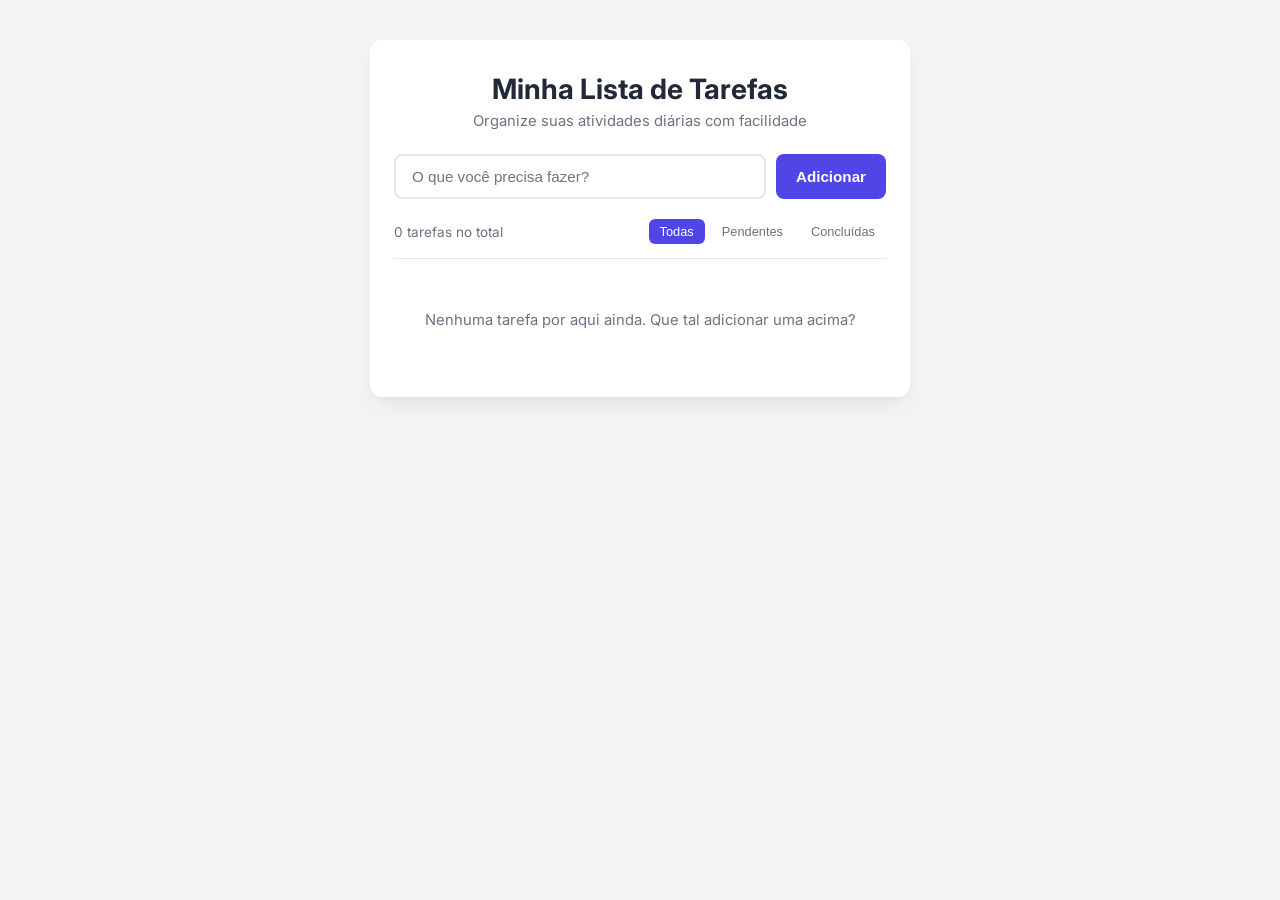
==== index.html @ 680a29b1 "feat: cria lista de tarefas" ====
<!DOCTYPE html>
<html lang="pt-BR">
<head>
  <meta charset="UTF-8">
  <meta name="viewport" content="width=device-width, initial-scale=1.0">
  <title>Lista de Tarefas</title>
  <link rel="stylesheet" href="style.css">
  <!-- Fonte moderna do Google Fonts -->
  <link rel="preconnect" href="https://fonts.googleapis.com">
  <link rel="preconnect" href="https://fonts.gstatic.com" crossorigin>
  <link href="https://fonts.googleapis.com/css2?family=Inter:wght@400;500;600;700&display=swap" rel="stylesheet">
</head>
<body>

  <!-- Container principal centralizado na tela -->
  <main class="app-container">
    
    <!-- Cabeçalho da aplicação -->
    <header class="app-header">
      <h1>Minha Lista de Tarefas</h1>
      <p class="subtitle">Organize suas atividades diárias com facilidade</p>
    </header>

    <!-- Formulário para adicionar uma nova tarefa -->
    <form id="task-form" class="task-form">
      <input 
        type="text" 
        id="task-input" 
        placeholder="O que você precisa fazer?" 
        autocomplete="off"
        required
      />
      <button type="submit" id="add-btn">Adicionar</button>
    </form>

    <!-- Barra de status e filtros -->
    <div class="task-summary">
      <span id="task-counter">0 tarefas no total</span>
      <div class="filters">
        <button class="filter-btn active" data-filter="all">Todas</button>
        <button class="filter-btn" data-filter="pending">Pendentes</button>
        <button class="filter-btn" data-filter="completed">Concluídas</button>
      </div>
    </div>

    <!-- Lista onde os itens de tarefa serão inseridos dinamicamente pelo JavaScript -->
    <ul id="task-list" class="task-list">
      <!-- As tarefas serão inseridas aqui via JavaScript -->
    </ul>

    <!-- Mensagem exibida quando não houver tarefas cadastradas -->
    <div id="empty-state" class="empty-state">
      <p>Nenhuma tarefa por aqui ainda. Que tal adicionar uma acima?</p>
    </div>

  </main>

  <!-- Script com toda a lógica da aplicação -->
  <script src="script.js"></script>
</body>
</html>
---- style.css ----
/* ==========================================================================
   VARIÁVEIS DE CORES E ESTILOS GLOBAIS
   Facilita alterar cores e manter consistência visual no projeto.
   ========================================================================== */
:root {
  --primary-color: #4f46e5;       /* Roxo/Azul principal */
  --primary-hover: #4338ca;       /* Cor ao passar o mouse */
  --background: #f3f4f6;          /* Fundo da página */
  --card-bg: #ffffff;             /* Fundo do cartão central */
  --text-main: #1f2937;           /* Texto principal escuro */
  --text-muted: #6b7280;          /* Texto secundário/cinza */
  --border-color: #e5e7eb;        /* Cor das bordas e divisores */
  --success-color: #10b981;       /* Verde para tarefas concluídas */
  --danger-color: #ef4444;        /* Vermelho para botão de remover */
  --danger-hover: #dc2626;        /* Vermelho escuro no hover */
  --radius: 12px;                 /* Arredondamento padrão de bordas */
  --shadow: 0 10px 25px -5px rgba(0, 0, 0, 0.08), 0 8px 10px -6px rgba(0, 0, 0, 0.04);
}

/* ==========================================================================
   RESET E CONFIGURAÇÕES BÁSICAS
   ========================================================================== */
* {
  margin: 0;
  padding: 0;
  box-sizing: border-box;
}

body {
  font-family: 'Inter', -apple-system, BlinkMacSystemFont, 'Segoe UI', Roboto, sans-serif;
  background-color: var(--background);
  color: var(--text-main);
  min-height: 100vh;
  display: flex;
  justify-content: center;
  align-items: flex-start;
  padding: 40px 16px;
}

/* ==========================================================================
   CONTAINER PRINCIPAL
   ========================================================================== */
.app-container {
  background: var(--card-bg);
  width: 100%;
  max-width: 540px;
  border-radius: var(--radius);
  box-shadow: var(--shadow);
  padding: 32px 24px;
}

/* ==========================================================================
   CABEÇALHO
   ========================================================================== */
.app-header {
  text-align: center;
  margin-bottom: 24px;
}

.app-header h1 {
  font-size: 1.75rem;
  font-weight: 700;
  color: var(--text-main);
  margin-bottom: 6px;
}

.app-header .subtitle {
  font-size: 0.925rem;
  color: var(--text-muted);
}

/* ==========================================================================
   FORMULÁRIO DE ENTRADA
   ========================================================================== */
.task-form {
  display: flex;
  gap: 10px;
  margin-bottom: 20px;
}

.task-form input {
  flex: 1;
  padding: 12px 16px;
  border: 2px solid var(--border-color);
  border-radius: 8px;
  font-size: 0.95rem;
  outline: none;
  transition: border-color 0.2s, box-shadow 0.2s;
}

.task-form input:focus {
  border-color: var(--primary-color);
  box-shadow: 0 0 0 3px rgba(79, 70, 229, 0.15);
}

.task-form button {
  background-color: var(--primary-color);
  color: #ffffff;
  border: none;
  border-radius: 8px;
  padding: 0 20px;
  font-size: 0.95rem;
  font-weight: 600;
  cursor: pointer;
  transition: background-color 0.2s, transform 0.1s;
}

.task-form button:hover {
  background-color: var(--primary-hover);
}

.task-form button:active {
  transform: scale(0.98);
}

/* ==========================================================================
   BARRA DE RESUMO E FILTROS
   ========================================================================== */
.task-summary {
  display: flex;
  justify-content: space-between;
  align-items: center;
  flex-wrap: wrap;
  gap: 10px;
  padding-bottom: 14px;
  border-bottom: 1px solid var(--border-color);
  margin-bottom: 16px;
  font-size: 0.85rem;
  color: var(--text-muted);
}

.filters {
  display: flex;
  gap: 6px;
}

.filter-btn {
  background: transparent;
  border: 1px solid transparent;
  padding: 4px 10px;
  border-radius: 6px;
  font-size: 0.8rem;
  cursor: pointer;
  color: var(--text-muted);
  font-weight: 500;
  transition: all 0.2s;
}

.filter-btn:hover {
  background-color: #f3f4f6;
  color: var(--text-main);
}

.filter-btn.active {
  background-color: var(--primary-color);
  color: #ffffff;
}

/* ==========================================================================
   LISTA DE TAREFAS
   ========================================================================== */
.task-list {
  list-style: none;
  display: flex;
  flex-direction: column;
  gap: 10px;
}

/* Item individual da lista (estilos base compartilhados) */
.task-item {
  display: flex;
  align-items: center;
  justify-content: space-between;
  padding: 12px 14px;
  border: 1px solid var(--border-color);
  border-radius: 8px;
  transition: all 0.25s ease;
}

.task-item:hover {
  box-shadow: 0 4px 6px -1px rgba(0, 0, 0, 0.07);
}

/* --------------------------------------------------------------------------
   DIFERENCIAÇÃO VISUAL: TAREFA PENDENTE
   -------------------------------------------------------------------------- */
.task-item.pending {
  background-color: #ffffff;
  border-left: 5px solid var(--primary-color); /* Borda lateral azul/roxa de destaque */
}

.task-item.pending:hover {
  border-color: #cbd5e1;
  border-left-color: var(--primary-color);
}

/* --------------------------------------------------------------------------
   DIFERENCIAÇÃO VISUAL: TAREFA CONCLUÍDA
   -------------------------------------------------------------------------- */
.task-item.completed {
  background-color: #f0fdf4;                   /* Fundo esverdeado suave */
  border-color: #bbf7d0;                       /* Borda verde clara */
  border-left: 5px solid var(--success-color); /* Borda lateral verde vibrante */
  opacity: 0.90;
}

.task-item.completed:hover {
  background-color: #e8fbee;
}

/* Conteúdo da esquerda (checkbox + informações da tarefa) */
.task-content {
  display: flex;
  align-items: center;
  gap: 12px;
  flex: 1;
  cursor: pointer;
}

/* Estilo do checkbox */
.task-checkbox {
  width: 20px;
  height: 20px;
  cursor: pointer;
  accent-color: var(--primary-color);
  transition: transform 0.15s ease;
}

.task-checkbox:hover {
  transform: scale(1.1);
}

.task-item.completed .task-checkbox {
  accent-color: var(--success-color); /* Checkbox fica verde na tarefa concluída */
}

/* Container de texto e etiqueta */
.task-details {
  display: flex;
  align-items: center;
  gap: 8px;
  flex-wrap: wrap;
}

/* Texto da tarefa */
.task-text {
  font-size: 0.95rem;
  color: var(--text-main);
  word-break: break-word;
  font-weight: 500;
  transition: color 0.2s, text-decoration 0.2s;
}

/* Texto quando concluído */
.task-item.completed .task-text {
  text-decoration: line-through;
  text-decoration-color: var(--success-color); /* Linha tachada em verde */
  text-decoration-thickness: 2px;
  color: var(--text-muted);
}

/* Etiquetas visuais (Badges de status) */
.status-badge {
  font-size: 0.725rem;
  font-weight: 600;
  padding: 2px 8px;
  border-radius: 9999px;
  display: inline-flex;
  align-items: center;
  letter-spacing: 0.02em;
  user-select: none;
  transition: all 0.2s ease;
}

.status-badge.badge-pending {
  background-color: #eef2ff;
  color: var(--primary-color);
  border: 1px solid #c7d2fe;
}

.status-badge.badge-completed {
  background-color: #dcfce7;
  color: #15803d;
  border: 1px solid #86efac;
}

/* Botão de remover tarefa */
.delete-btn {
  background: transparent;
  border: none;
  color: #9ca3af;
  font-size: 1.2rem;
  padding: 4px 8px;
  border-radius: 6px;
  cursor: pointer;
  line-height: 1;
  transition: color 0.2s, background-color 0.2s;
}

.delete-btn:hover {
  color: var(--danger-color);
  background-color: #fee2e2;
}

/* ==========================================================================
   ESTADO VAZIO (QUANDO NÃO HÁ TAREFAS)
   ========================================================================== */
.empty-state {
  text-align: center;
  padding: 36px 16px;
  color: var(--text-muted);
  font-size: 0.925rem;
}

.empty-state.hidden {
  display: none;
}
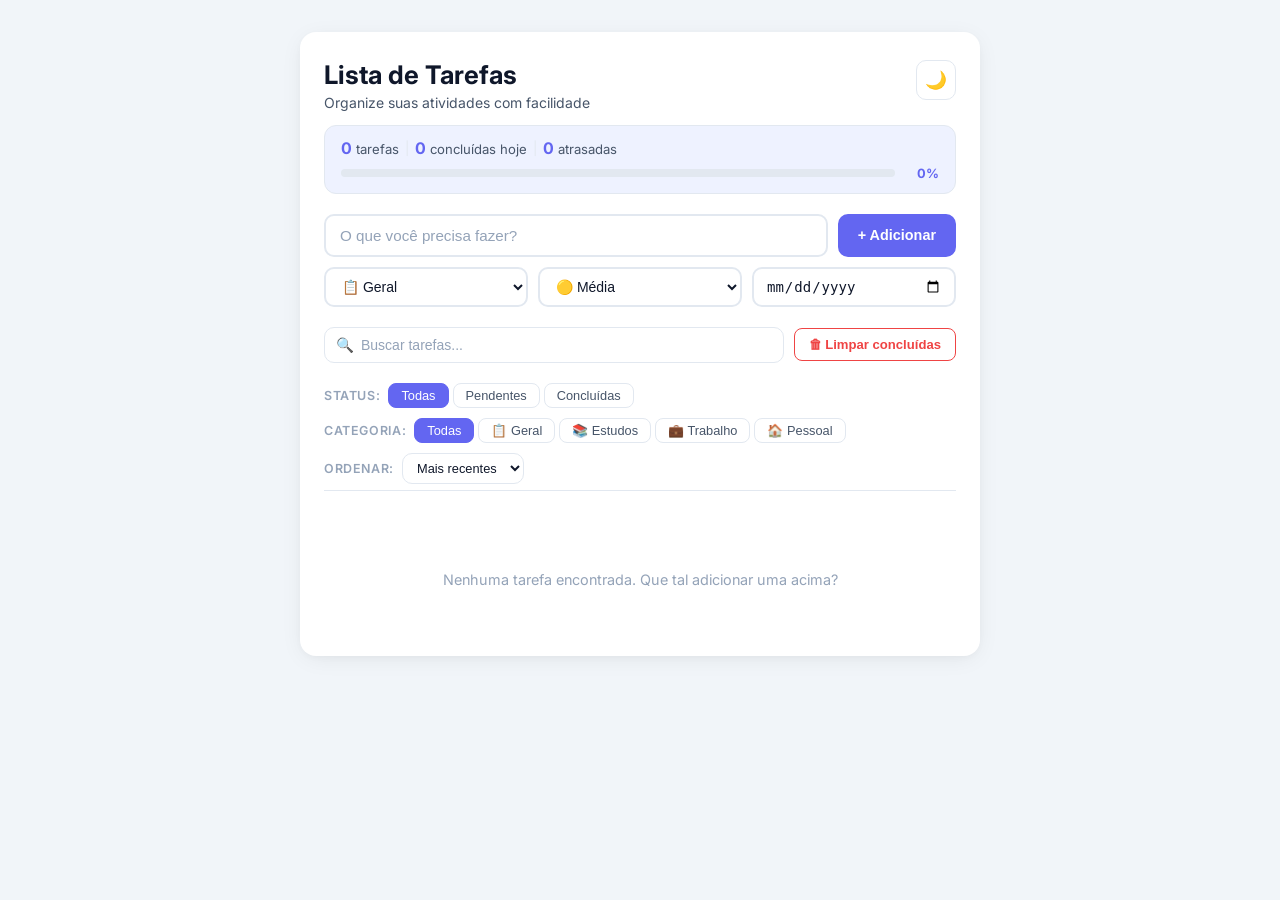
==== commit 0cf9b10b: "feat: adiciona recursos avançados à lista de tarefas" ====
--- a/index.html
+++ b/index.html
@@ -1,61 +1,167 @@
 <!DOCTYPE html>
-<html lang="pt-BR">
+<html lang="pt-BR" data-theme="light">
 <head>
   <meta charset="UTF-8">
   <meta name="viewport" content="width=device-width, initial-scale=1.0">
   <title>Lista de Tarefas</title>
   <link rel="stylesheet" href="style.css">
-  <!-- Fonte moderna do Google Fonts -->
   <link rel="preconnect" href="https://fonts.googleapis.com">
   <link rel="preconnect" href="https://fonts.gstatic.com" crossorigin>
   <link href="https://fonts.googleapis.com/css2?family=Inter:wght@400;500;600;700&display=swap" rel="stylesheet">
 </head>
 <body>
 
-  <!-- Container principal centralizado na tela -->
   <main class="app-container">
-    
-    <!-- Cabeçalho da aplicação -->
+
+    <!-- ===== CABEÇALHO ===== -->
     <header class="app-header">
-      <h1>Minha Lista de Tarefas</h1>
-      <p class="subtitle">Organize suas atividades diárias com facilidade</p>
+      <div class="header-top">
+        <div class="header-title">
+          <h1>Lista de Tarefas</h1>
+          <p class="subtitle">Organize suas atividades com facilidade</p>
+        </div>
+        <!-- Botão de alternar tema claro/escuro -->
+        <button id="theme-toggle" class="icon-btn" title="Alternar tema" aria-label="Alternar tema claro/escuro">
+          <span class="theme-icon">🌙</span>
+        </button>
+      </div>
+
+      <!-- ===== RESUMO DE PRODUTIVIDADE ===== -->
+      <div class="productivity-bar">
+        <div class="productivity-stats">
+          <span class="stat-item">
+            <strong id="stat-total">0</strong> tarefas
+          </span>
+          <span class="stat-divider">|</span>
+          <span class="stat-item">
+            <strong id="stat-done-today">0</strong> concluídas hoje
+          </span>
+          <span class="stat-divider">|</span>
+          <span class="stat-item">
+            <strong id="stat-overdue">0</strong> atrasadas
+          </span>
+        </div>
+        <div class="progress-wrapper">
+          <div class="progress-bar-track">
+            <div id="progress-bar-fill" class="progress-bar-fill" style="width: 0%"></div>
+          </div>
+          <span id="stat-percent" class="stat-percent">0%</span>
+        </div>
+      </div>
     </header>
 
-    <!-- Formulário para adicionar uma nova tarefa -->
-    <form id="task-form" class="task-form">
-      <input 
-        type="text" 
-        id="task-input" 
-        placeholder="O que você precisa fazer?" 
-        autocomplete="off"
-        required
-      />
-      <button type="submit" id="add-btn">Adicionar</button>
-    </form>
+    <!-- ===== FORMULÁRIO DE NOVA TAREFA ===== -->
+    <section class="task-form-section">
+      <form id="task-form" class="task-form">
+        <div class="form-row">
+          <input
+            type="text"
+            id="task-input"
+            class="task-input-main"
+            placeholder="O que você precisa fazer?"
+            autocomplete="off"
+            required
+          />
+          <button type="submit" class="btn btn-primary" id="add-btn">+ Adicionar</button>
+        </div>
+        <div class="form-row form-row-extra">
+          <!-- Categoria -->
+          <select id="task-category" class="form-select" aria-label="Categoria">
+            <option value="geral">📋 Geral</option>
+            <option value="estudos">📚 Estudos</option>
+            <option value="trabalho">💼 Trabalho</option>
+            <option value="pessoal">🏠 Pessoal</option>
+          </select>
+          <!-- Prioridade -->
+          <select id="task-priority" class="form-select" aria-label="Prioridade">
+            <option value="media">🟡 Média</option>
+            <option value="alta">🔴 Alta</option>
+            <option value="baixa">🟢 Baixa</option>
+          </select>
+          <!-- Data de vencimento -->
+          <input
+            type="date"
+            id="task-due-date"
+            class="form-select"
+            aria-label="Data de vencimento"
+          />
+        </div>
+      </form>
+    </section>
 
-    <!-- Barra de status e filtros -->
-    <div class="task-summary">
-      <span id="task-counter">0 tarefas no total</span>
-      <div class="filters">
-        <button class="filter-btn active" data-filter="all">Todas</button>
-        <button class="filter-btn" data-filter="pending">Pendentes</button>
-        <button class="filter-btn" data-filter="completed">Concluídas</button>
+    <!-- ===== BARRA DE BUSCA E CONTROLES ===== -->
+    <section class="controls-section">
+      <div class="search-wrapper">
+        <span class="search-icon">🔍</span>
+        <input
+          type="search"
+          id="search-input"
+          class="search-input"
+          placeholder="Buscar tarefas..."
+          aria-label="Buscar tarefas pelo nome"
+        />
       </div>
-    </div>
+      <button id="clear-completed-btn" class="btn btn-danger-outline" title="Remover todas as tarefas concluídas">
+        🗑 Limpar concluídas
+      </button>
+    </section>
 
-    <!-- Lista onde os itens de tarefa serão inseridos dinamicamente pelo JavaScript -->
-    <ul id="task-list" class="task-list">
-      <!-- As tarefas serão inseridas aqui via JavaScript -->
-    </ul>
+    <!-- ===== FILTROS E ORDENAÇÃO ===== -->
+    <section class="filters-section">
+      <!-- Filtro de status -->
+      <div class="filter-group">
+        <span class="filter-label">Status:</span>
+        <div class="filter-tabs" role="group" aria-label="Filtrar por status">
+          <button class="filter-btn active" data-filter="all">Todas</button>
+          <button class="filter-btn" data-filter="pending">Pendentes</button>
+          <button class="filter-btn" data-filter="completed">Concluídas</button>
+        </div>
+      </div>
+      <!-- Filtro de categoria -->
+      <div class="filter-group">
+        <span class="filter-label">Categoria:</span>
+        <div class="filter-tabs" role="group" aria-label="Filtrar por categoria">
+          <button class="cat-filter-btn active" data-cat="all">Todas</button>
+          <button class="cat-filter-btn" data-cat="geral">📋 Geral</button>
+          <button class="cat-filter-btn" data-cat="estudos">📚 Estudos</button>
+          <button class="cat-filter-btn" data-cat="trabalho">💼 Trabalho</button>
+          <button class="cat-filter-btn" data-cat="pessoal">🏠 Pessoal</button>
+        </div>
+      </div>
+      <!-- Ordenação -->
+      <div class="filter-group">
+        <span class="filter-label">Ordenar:</span>
+        <select id="sort-select" class="form-select form-select-sm" aria-label="Ordenar tarefas">
+          <option value="date_desc">Mais recentes</option>
+          <option value="priority">Prioridade</option>
+          <option value="due_date">Vencimento</option>
+          <option value="alpha">A → Z</option>
+        </select>
+      </div>
+    </section>
 
-    <!-- Mensagem exibida quando não houver tarefas cadastradas -->
+    <!-- ===== LISTA DE TAREFAS ===== -->
+    <ul id="task-list" class="task-list" aria-label="Lista de tarefas"></ul>
+
+    <!-- Estado vazio -->
     <div id="empty-state" class="empty-state">
-      <p>Nenhuma tarefa por aqui ainda. Que tal adicionar uma acima?</p>
+      <p>Nenhuma tarefa encontrada. Que tal adicionar uma acima?</p>
     </div>
 
   </main>
 
-  <!-- Script com toda a lógica da aplicação -->
+  <!-- ===== MODAL DE CONFIRMAÇÃO ===== -->
+  <div id="confirm-modal" class="modal-overlay" role="dialog" aria-modal="true" aria-labelledby="modal-title" hidden>
+    <div class="modal-box">
+      <h2 id="modal-title" class="modal-title">Confirmar exclusão</h2>
+      <p id="modal-message" class="modal-message">Deseja remover todas as tarefas concluídas?</p>
+      <div class="modal-actions">
+        <button id="modal-cancel" class="btn btn-outline">Cancelar</button>
+        <button id="modal-confirm" class="btn btn-danger">Confirmar</button>
+      </div>
+    </div>
+  </div>
+
   <script src="script.js"></script>
 </body>
 </html>
--- a/style.css
+++ b/style.css
@@ -1,317 +1,706 @@
-/* ==========================================================================
-   VARIÁVEIS DE CORES E ESTILOS GLOBAIS
-   Facilita alterar cores e manter consistência visual no projeto.
-   ========================================================================== */
-:root {
-  --primary-color: #4f46e5;       /* Roxo/Azul principal */
-  --primary-hover: #4338ca;       /* Cor ao passar o mouse */
-  --background: #f3f4f6;          /* Fundo da página */
-  --card-bg: #ffffff;             /* Fundo do cartão central */
-  --text-main: #1f2937;           /* Texto principal escuro */
-  --text-muted: #6b7280;          /* Texto secundário/cinza */
-  --border-color: #e5e7eb;        /* Cor das bordas e divisores */
-  --success-color: #10b981;       /* Verde para tarefas concluídas */
-  --danger-color: #ef4444;        /* Vermelho para botão de remover */
-  --danger-hover: #dc2626;        /* Vermelho escuro no hover */
-  --radius: 12px;                 /* Arredondamento padrão de bordas */
-  --shadow: 0 10px 25px -5px rgba(0, 0, 0, 0.08), 0 8px 10px -6px rgba(0, 0, 0, 0.04);
-}
-
-/* ==========================================================================
-   RESET E CONFIGURAÇÕES BÁSICAS
-   ========================================================================== */
-* {
-  margin: 0;
-  padding: 0;
-  box-sizing: border-box;
-}
+/* ===========================================================================
+   VARIÁVEIS DE TEMA (CLARO E ESCURO)
+   Usando [data-theme] no <html> para alternar os temas sem duplicar regras.
+   =========================================================================== */
+:root,
+[data-theme="light"] {
+  --bg-page:        #f1f5f9;
+  --bg-card:        #ffffff;
+  --bg-input:       #ffffff;
+  --bg-item:        #ffffff;
+  --bg-item-done:   #f0fdf4;
+  --bg-hover:       #f8fafc;
+  --bg-modal:       #ffffff;
+  --bg-overlay:     rgba(0, 0, 0, 0.45);
+
+  --text-main:      #0f172a;
+  --text-sub:       #475569;
+  --text-muted:     #94a3b8;
+  --text-inverted:  #ffffff;
+
+  --border:         #e2e8f0;
+  --border-done:    #bbf7d0;
+  --border-focus:   #6366f1;
+
+  --primary:        #6366f1;
+  --primary-hover:  #4f46e5;
+  --primary-light:  #eef2ff;
+
+  --success:        #10b981;
+  --success-light:  #dcfce7;
+  --danger:         #ef4444;
+  --danger-hover:   #dc2626;
+  --danger-light:   #fee2e2;
+  --warning:        #f59e0b;
+  --warning-light:  #fef9c3;
+
+  /* Prioridades */
+  --high-color:     #ef4444;
+  --high-bg:        #fee2e2;
+  --medium-color:   #f59e0b;
+  --medium-bg:      #fef9c3;
+  --low-color:      #10b981;
+  --low-bg:         #dcfce7;
+
+  /* Progresso */
+  --progress-track: #e2e8f0;
+  --shadow:         0 4px 24px -4px rgba(0,0,0,0.08), 0 2px 8px -2px rgba(0,0,0,0.04);
+  --shadow-sm:      0 1px 4px rgba(0,0,0,0.06);
+}
+
+[data-theme="dark"] {
+  --bg-page:        #0f172a;
+  --bg-card:        #1e293b;
+  --bg-input:       #1e293b;
+  --bg-item:        #253347;
+  --bg-item-done:   #1a2e22;
+  --bg-hover:       #2d3f55;
+  --bg-modal:       #1e293b;
+  --bg-overlay:     rgba(0, 0, 0, 0.65);
+
+  --text-main:      #f1f5f9;
+  --text-sub:       #94a3b8;
+  --text-muted:     #64748b;
+  --text-inverted:  #0f172a;
+
+  --border:         #334155;
+  --border-done:    #166534;
+  --border-focus:   #818cf8;
+
+  --primary:        #818cf8;
+  --primary-hover:  #6366f1;
+  --primary-light:  #1e1b4b;
+
+  --success:        #34d399;
+  --success-light:  #064e3b;
+  --danger:         #f87171;
+  --danger-hover:   #ef4444;
+  --danger-light:   #450a0a;
+  --warning:        #fbbf24;
+  --warning-light:  #451a03;
+
+  --high-color:     #f87171;
+  --high-bg:        #450a0a;
+  --medium-color:   #fbbf24;
+  --medium-bg:      #451a03;
+  --low-color:      #34d399;
+  --low-bg:         #064e3b;
+
+  --progress-track: #334155;
+  --shadow:         0 4px 24px -4px rgba(0,0,0,0.4);
+  --shadow-sm:      0 1px 4px rgba(0,0,0,0.3);
+}
+
+/* ===========================================================================
+   RESET E BASE
+   =========================================================================== */
+*, *::before, *::after { box-sizing: border-box; margin: 0; padding: 0; }
 
 body {
   font-family: 'Inter', -apple-system, BlinkMacSystemFont, 'Segoe UI', Roboto, sans-serif;
-  background-color: var(--background);
+  background-color: var(--bg-page);
   color: var(--text-main);
   min-height: 100vh;
   display: flex;
   justify-content: center;
   align-items: flex-start;
-  padding: 40px 16px;
-}
-
-/* ==========================================================================
+  padding: 32px 16px 64px;
+  transition: background-color 0.3s, color 0.3s;
+}
+
+/* ===========================================================================
    CONTAINER PRINCIPAL
-   ========================================================================== */
+   =========================================================================== */
 .app-container {
-  background: var(--card-bg);
+  background: var(--bg-card);
   width: 100%;
-  max-width: 540px;
-  border-radius: var(--radius);
+  max-width: 680px;
+  border-radius: 16px;
   box-shadow: var(--shadow);
-  padding: 32px 24px;
-}
-
-/* ==========================================================================
+  padding: 28px 24px;
+  display: flex;
+  flex-direction: column;
+  gap: 20px;
+  transition: background-color 0.3s;
+}
+
+/* ===========================================================================
    CABEÇALHO
-   ========================================================================== */
+   =========================================================================== */
 .app-header {
-  text-align: center;
-  margin-bottom: 24px;
-}
-
-.app-header h1 {
-  font-size: 1.75rem;
+  display: flex;
+  flex-direction: column;
+  gap: 14px;
+}
+
+.header-top {
+  display: flex;
+  align-items: flex-start;
+  justify-content: space-between;
+  gap: 12px;
+}
+
+.header-title h1 {
+  font-size: 1.6rem;
   font-weight: 700;
   color: var(--text-main);
-  margin-bottom: 6px;
-}
-
-.app-header .subtitle {
-  font-size: 0.925rem;
-  color: var(--text-muted);
-}
-
-/* ==========================================================================
-   FORMULÁRIO DE ENTRADA
-   ========================================================================== */
+  line-height: 1.2;
+}
+
+.header-title .subtitle {
+  font-size: 0.875rem;
+  color: var(--text-sub);
+  margin-top: 3px;
+}
+
+/* Botão de ícone (tema) */
+.icon-btn {
+  background: var(--bg-input);
+  border: 1px solid var(--border);
+  border-radius: 10px;
+  width: 40px;
+  height: 40px;
+  font-size: 1.1rem;
+  cursor: pointer;
+  display: flex;
+  align-items: center;
+  justify-content: center;
+  transition: background-color 0.2s, border-color 0.2s, transform 0.15s;
+  flex-shrink: 0;
+}
+.icon-btn:hover { background: var(--bg-hover); transform: scale(1.08); }
+
+/* ===========================================================================
+   BARRA DE PRODUTIVIDADE
+   =========================================================================== */
+.productivity-bar {
+  background: var(--primary-light);
+  border: 1px solid var(--border);
+  border-radius: 12px;
+  padding: 12px 16px;
+  display: flex;
+  flex-direction: column;
+  gap: 8px;
+}
+
+.productivity-stats {
+  display: flex;
+  flex-wrap: wrap;
+  gap: 6px;
+  align-items: center;
+  font-size: 0.82rem;
+  color: var(--text-sub);
+}
+
+.productivity-stats strong {
+  color: var(--primary);
+  font-size: 1rem;
+  font-weight: 700;
+}
+
+.stat-divider { color: var(--border); }
+
+.progress-wrapper {
+  display: flex;
+  align-items: center;
+  gap: 10px;
+}
+
+.progress-bar-track {
+  flex: 1;
+  height: 8px;
+  background: var(--progress-track);
+  border-radius: 999px;
+  overflow: hidden;
+}
+
+.progress-bar-fill {
+  height: 100%;
+  background: linear-gradient(90deg, var(--primary), var(--success));
+  border-radius: 999px;
+  transition: width 0.5s ease;
+}
+
+.stat-percent {
+  font-size: 0.8rem;
+  font-weight: 700;
+  color: var(--primary);
+  min-width: 34px;
+  text-align: right;
+}
+
+/* ===========================================================================
+   FORMULÁRIO DE NOVA TAREFA
+   =========================================================================== */
+.task-form-section {
+  display: flex;
+  flex-direction: column;
+  gap: 0;
+}
+
 .task-form {
   display: flex;
+  flex-direction: column;
   gap: 10px;
-  margin-bottom: 20px;
-}
-
-.task-form input {
+}
+
+.form-row {
+  display: flex;
+  gap: 10px;
+}
+
+.form-row-extra {
+  flex-wrap: wrap;
+}
+
+.task-input-main {
   flex: 1;
-  padding: 12px 16px;
-  border: 2px solid var(--border-color);
-  border-radius: 8px;
+  min-width: 0;
+  padding: 11px 14px;
+  border: 2px solid var(--border);
+  border-radius: 10px;
   font-size: 0.95rem;
+  background: var(--bg-input);
+  color: var(--text-main);
   outline: none;
-  transition: border-color 0.2s, box-shadow 0.2s;
-}
-
-.task-form input:focus {
-  border-color: var(--primary-color);
-  box-shadow: 0 0 0 3px rgba(79, 70, 229, 0.15);
-}
-
-.task-form button {
-  background-color: var(--primary-color);
-  color: #ffffff;
-  border: none;
-  border-radius: 8px;
-  padding: 0 20px;
-  font-size: 0.95rem;
+  transition: border-color 0.2s, box-shadow 0.2s, background-color 0.3s;
+}
+.task-input-main::placeholder { color: var(--text-muted); }
+.task-input-main:focus {
+  border-color: var(--border-focus);
+  box-shadow: 0 0 0 3px rgba(99,102,241,0.15);
+}
+
+.form-select {
+  padding: 9px 12px;
+  border: 2px solid var(--border);
+  border-radius: 10px;
+  font-size: 0.875rem;
+  background: var(--bg-input);
+  color: var(--text-main);
+  outline: none;
+  cursor: pointer;
+  transition: border-color 0.2s, background-color 0.3s;
+  flex: 1;
+  min-width: 130px;
+}
+.form-select:focus { border-color: var(--border-focus); }
+
+.form-select-sm {
+  min-width: 120px;
+  flex: none;
+  padding: 6px 10px;
+  font-size: 0.8rem;
+  border-width: 1px;
+}
+
+/* ===========================================================================
+   BOTÕES
+   =========================================================================== */
+.btn {
+  padding: 10px 18px;
+  border-radius: 10px;
+  border: 2px solid transparent;
+  font-size: 0.9rem;
   font-weight: 600;
   cursor: pointer;
-  transition: background-color 0.2s, transform 0.1s;
-}
-
-.task-form button:hover {
-  background-color: var(--primary-hover);
-}
-
-.task-form button:active {
-  transform: scale(0.98);
-}
-
-/* ==========================================================================
-   BARRA DE RESUMO E FILTROS
-   ========================================================================== */
-.task-summary {
-  display: flex;
-  justify-content: space-between;
+  transition: background-color 0.2s, border-color 0.2s, transform 0.1s;
+  white-space: nowrap;
+}
+.btn:active { transform: scale(0.97); }
+
+.btn-primary {
+  background: var(--primary);
+  color: #fff;
+  border-color: var(--primary);
+}
+.btn-primary:hover { background: var(--primary-hover); border-color: var(--primary-hover); }
+
+.btn-outline {
+  background: transparent;
+  border-color: var(--border);
+  color: var(--text-sub);
+}
+.btn-outline:hover { background: var(--bg-hover); }
+
+.btn-danger {
+  background: var(--danger);
+  color: #fff;
+  border-color: var(--danger);
+}
+.btn-danger:hover { background: var(--danger-hover); }
+
+.btn-danger-outline {
+  background: transparent;
+  border: 1px solid var(--danger);
+  color: var(--danger);
+  padding: 8px 14px;
+  border-radius: 8px;
+  font-size: 0.82rem;
+  font-weight: 600;
+  cursor: pointer;
+  transition: background-color 0.2s;
+  white-space: nowrap;
+}
+.btn-danger-outline:hover { background: var(--danger-light); }
+
+/* ===========================================================================
+   BARRA DE BUSCA E CONTROLES
+   =========================================================================== */
+.controls-section {
+  display: flex;
+  gap: 10px;
   align-items: center;
   flex-wrap: wrap;
+}
+
+.search-wrapper {
+  flex: 1;
+  min-width: 180px;
+  position: relative;
+}
+
+.search-icon {
+  position: absolute;
+  left: 12px;
+  top: 50%;
+  transform: translateY(-50%);
+  font-size: 0.9rem;
+  pointer-events: none;
+}
+
+.search-input {
+  width: 100%;
+  padding: 9px 12px 9px 36px;
+  border: 1px solid var(--border);
+  border-radius: 10px;
+  font-size: 0.875rem;
+  background: var(--bg-input);
+  color: var(--text-main);
+  outline: none;
+  transition: border-color 0.2s, background-color 0.3s;
+}
+.search-input::placeholder { color: var(--text-muted); }
+.search-input:focus { border-color: var(--border-focus); box-shadow: 0 0 0 3px rgba(99,102,241,0.12); }
+
+/* ===========================================================================
+   FILTROS
+   =========================================================================== */
+.filters-section {
+  display: flex;
+  flex-direction: column;
   gap: 10px;
-  padding-bottom: 14px;
-  border-bottom: 1px solid var(--border-color);
-  margin-bottom: 16px;
-  font-size: 0.85rem;
+  padding-bottom: 6px;
+  border-bottom: 1px solid var(--border);
+}
+
+.filter-group {
+  display: flex;
+  align-items: center;
+  gap: 8px;
+  flex-wrap: wrap;
+}
+
+.filter-label {
+  font-size: 0.78rem;
+  font-weight: 600;
   color: var(--text-muted);
-}
-
-.filters {
-  display: flex;
-  gap: 6px;
-}
-
-.filter-btn {
+  text-transform: uppercase;
+  letter-spacing: 0.05em;
+  white-space: nowrap;
+}
+
+.filter-tabs {
+  display: flex;
+  flex-wrap: wrap;
+  gap: 4px;
+}
+
+.filter-btn,
+.cat-filter-btn {
   background: transparent;
-  border: 1px solid transparent;
-  padding: 4px 10px;
-  border-radius: 6px;
+  border: 1px solid var(--border);
+  border-radius: 8px;
+  padding: 4px 12px;
   font-size: 0.8rem;
+  font-weight: 500;
   cursor: pointer;
-  color: var(--text-muted);
-  font-weight: 500;
-  transition: all 0.2s;
-}
-
-.filter-btn:hover {
-  background-color: #f3f4f6;
+  color: var(--text-sub);
+  transition: all 0.18s;
+}
+.filter-btn:hover, .cat-filter-btn:hover {
+  background: var(--bg-hover);
   color: var(--text-main);
 }
-
-.filter-btn.active {
-  background-color: var(--primary-color);
-  color: #ffffff;
-}
-
-/* ==========================================================================
+.filter-btn.active, .cat-filter-btn.active {
+  background: var(--primary);
+  border-color: var(--primary);
+  color: #fff;
+}
+
+/* ===========================================================================
    LISTA DE TAREFAS
-   ========================================================================== */
+   =========================================================================== */
 .task-list {
   list-style: none;
   display: flex;
   flex-direction: column;
-  gap: 10px;
-}
-
-/* Item individual da lista (estilos base compartilhados) */
+  gap: 8px;
+}
+
+/* ---- Item de tarefa ---- */
 .task-item {
-  display: flex;
-  align-items: center;
-  justify-content: space-between;
+  background: var(--bg-item);
+  border: 1px solid var(--border);
+  border-radius: 12px;
   padding: 12px 14px;
-  border: 1px solid var(--border-color);
-  border-radius: 8px;
-  transition: all 0.25s ease;
-}
-
-.task-item:hover {
-  box-shadow: 0 4px 6px -1px rgba(0, 0, 0, 0.07);
-}
-
-/* --------------------------------------------------------------------------
-   DIFERENCIAÇÃO VISUAL: TAREFA PENDENTE
-   -------------------------------------------------------------------------- */
-.task-item.pending {
-  background-color: #ffffff;
-  border-left: 5px solid var(--primary-color); /* Borda lateral azul/roxa de destaque */
-}
-
-.task-item.pending:hover {
-  border-color: #cbd5e1;
-  border-left-color: var(--primary-color);
-}
-
-/* --------------------------------------------------------------------------
-   DIFERENCIAÇÃO VISUAL: TAREFA CONCLUÍDA
-   -------------------------------------------------------------------------- */
+  display: flex;
+  align-items: flex-start;
+  gap: 12px;
+  transition: background-color 0.25s, border-color 0.25s, box-shadow 0.2s;
+  position: relative;
+}
+.task-item:hover { box-shadow: var(--shadow-sm); }
+
+/* Barra lateral de prioridade */
+.task-item::before {
+  content: '';
+  position: absolute;
+  left: 0;
+  top: 0;
+  bottom: 0;
+  width: 4px;
+  border-radius: 12px 0 0 12px;
+}
+.task-item.priority-alta::before  { background: var(--high-color); }
+.task-item.priority-media::before { background: var(--medium-color); }
+.task-item.priority-baixa::before { background: var(--low-color); }
+
+/* Estado concluída */
 .task-item.completed {
-  background-color: #f0fdf4;                   /* Fundo esverdeado suave */
-  border-color: #bbf7d0;                       /* Borda verde clara */
-  border-left: 5px solid var(--success-color); /* Borda lateral verde vibrante */
-  opacity: 0.90;
-}
-
-.task-item.completed:hover {
-  background-color: #e8fbee;
-}
-
-/* Conteúdo da esquerda (checkbox + informações da tarefa) */
-.task-content {
-  display: flex;
-  align-items: center;
-  gap: 12px;
+  background: var(--bg-item-done);
+  border-color: var(--border-done);
+  opacity: 0.82;
+}
+
+/* Checkbox */
+.task-checkbox {
+  width: 18px;
+  height: 18px;
+  cursor: pointer;
+  accent-color: var(--primary);
+  flex-shrink: 0;
+  margin-top: 3px;
+  transition: transform 0.15s;
+}
+.task-checkbox:hover { transform: scale(1.15); }
+.task-item.completed .task-checkbox { accent-color: var(--success); }
+
+/* Corpo da tarefa */
+.task-body {
   flex: 1;
-  cursor: pointer;
-}
-
-/* Estilo do checkbox */
-.task-checkbox {
-  width: 20px;
-  height: 20px;
-  cursor: pointer;
-  accent-color: var(--primary-color);
-  transition: transform 0.15s ease;
-}
-
-.task-checkbox:hover {
-  transform: scale(1.1);
-}
-
-.task-item.completed .task-checkbox {
-  accent-color: var(--success-color); /* Checkbox fica verde na tarefa concluída */
-}
-
-/* Container de texto e etiqueta */
-.task-details {
-  display: flex;
-  align-items: center;
-  gap: 8px;
+  min-width: 0;
+  display: flex;
+  flex-direction: column;
+  gap: 6px;
+}
+
+/* Linha superior: texto e badges */
+.task-top {
+  display: flex;
+  align-items: flex-start;
   flex-wrap: wrap;
+  gap: 6px;
 }
 
 /* Texto da tarefa */
 .task-text {
   font-size: 0.95rem;
+  font-weight: 500;
   color: var(--text-main);
   word-break: break-word;
-  font-weight: 500;
-  transition: color 0.2s, text-decoration 0.2s;
-}
-
-/* Texto quando concluído */
+  line-height: 1.4;
+  flex: 1;
+  min-width: 100px;
+}
 .task-item.completed .task-text {
   text-decoration: line-through;
-  text-decoration-color: var(--success-color); /* Linha tachada em verde */
+  text-decoration-color: var(--success);
   text-decoration-thickness: 2px;
   color: var(--text-muted);
 }
 
-/* Etiquetas visuais (Badges de status) */
-.status-badge {
-  font-size: 0.725rem;
-  font-weight: 600;
+/* Campo de edição inline */
+.task-edit-input {
+  flex: 1;
+  min-width: 100px;
+  border: 2px solid var(--border-focus);
+  border-radius: 6px;
+  padding: 4px 8px;
+  font-size: 0.95rem;
+  font-weight: 500;
+  background: var(--bg-input);
+  color: var(--text-main);
+  outline: none;
+  box-shadow: 0 0 0 3px rgba(99,102,241,0.15);
+}
+
+/* Linha inferior: categoria, prioridade, data */
+.task-meta {
+  display: flex;
+  flex-wrap: wrap;
+  align-items: center;
+  gap: 6px;
+}
+
+/* Badge genérico */
+.badge {
+  display: inline-flex;
+  align-items: center;
+  gap: 3px;
   padding: 2px 8px;
   border-radius: 9999px;
-  display: inline-flex;
-  align-items: center;
+  font-size: 0.72rem;
+  font-weight: 600;
   letter-spacing: 0.02em;
-  user-select: none;
-  transition: all 0.2s ease;
-}
-
-.status-badge.badge-pending {
-  background-color: #eef2ff;
-  color: var(--primary-color);
-  border: 1px solid #c7d2fe;
-}
-
-.status-badge.badge-completed {
-  background-color: #dcfce7;
-  color: #15803d;
-  border: 1px solid #86efac;
-}
-
-/* Botão de remover tarefa */
-.delete-btn {
+  white-space: nowrap;
+}
+
+/* Badges de prioridade */
+.badge-priority-alta   { background: var(--high-bg);   color: var(--high-color);   border: 1px solid var(--high-color); }
+.badge-priority-media  { background: var(--medium-bg); color: var(--medium-color); border: 1px solid var(--medium-color); }
+.badge-priority-baixa  { background: var(--low-bg);    color: var(--low-color);    border: 1px solid var(--low-color); }
+
+/* Badge de categoria */
+.badge-category {
+  background: var(--primary-light);
+  color: var(--primary);
+  border: 1px solid var(--primary);
+}
+
+/* Badge de vencimento */
+.badge-due {
+  background: var(--bg-hover);
+  color: var(--text-sub);
+  border: 1px solid var(--border);
+}
+.badge-due.due-overdue {
+  background: var(--danger-light);
+  color: var(--danger);
+  border-color: var(--danger);
+}
+.badge-due.due-soon {
+  background: var(--warning-light);
+  color: var(--warning);
+  border-color: var(--warning);
+}
+
+/* Badge de status concluída */
+.badge-status-done   { background: var(--success-light); color: var(--success); border: 1px solid var(--success); }
+.badge-status-pending { background: var(--primary-light); color: var(--primary);  border: 1px solid var(--primary); }
+
+/* Ações da tarefa (editar / deletar) */
+.task-actions {
+  display: flex;
+  gap: 4px;
+  flex-shrink: 0;
+  align-items: center;
+}
+
+.task-action-btn {
   background: transparent;
-  border: none;
-  color: #9ca3af;
-  font-size: 1.2rem;
-  padding: 4px 8px;
-  border-radius: 6px;
+  border: 1px solid transparent;
+  border-radius: 8px;
+  padding: 4px 7px;
+  font-size: 1rem;
   cursor: pointer;
+  color: var(--text-muted);
+  transition: color 0.18s, background-color 0.18s;
   line-height: 1;
-  transition: color 0.2s, background-color 0.2s;
-}
-
-.delete-btn:hover {
-  color: var(--danger-color);
-  background-color: #fee2e2;
-}
-
-/* ==========================================================================
-   ESTADO VAZIO (QUANDO NÃO HÁ TAREFAS)
-   ========================================================================== */
+}
+.task-action-btn:hover { color: var(--text-main); background: var(--bg-hover); }
+.task-action-btn.edit-btn:hover { color: var(--primary); }
+.task-action-btn.save-btn { color: var(--success); font-size: 0.75rem; font-weight: 700; }
+.task-action-btn.delete-btn:hover { color: var(--danger); background: var(--danger-light); }
+
+/* ===========================================================================
+   ESTADO VAZIO
+   =========================================================================== */
 .empty-state {
   text-align: center;
-  padding: 36px 16px;
+  padding: 40px 16px;
   color: var(--text-muted);
-  font-size: 0.925rem;
-}
-
-.empty-state.hidden {
-  display: none;
-}
+  font-size: 0.9rem;
+}
+.empty-state.hidden { display: none; }
+
+/* ===========================================================================
+   MODAL DE CONFIRMAÇÃO
+   =========================================================================== */
+.modal-overlay {
+  position: fixed;
+  inset: 0;
+  background: var(--bg-overlay);
+  display: flex;
+  align-items: center;
+  justify-content: center;
+  z-index: 1000;
+  padding: 20px;
+}
+.modal-overlay[hidden] { display: none; }
+
+.modal-box {
+  background: var(--bg-modal);
+  border: 1px solid var(--border);
+  border-radius: 16px;
+  padding: 28px 24px;
+  max-width: 380px;
+  width: 100%;
+  box-shadow: var(--shadow);
+  display: flex;
+  flex-direction: column;
+  gap: 12px;
+}
+
+.modal-title { font-size: 1.1rem; font-weight: 700; color: var(--text-main); }
+.modal-message { font-size: 0.9rem; color: var(--text-sub); line-height: 1.5; }
+.modal-actions { display: flex; gap: 10px; justify-content: flex-end; margin-top: 6px; }
+
+/* ===========================================================================
+   RESPONSIVO — TELAS PEQUENAS (< 480px)
+   =========================================================================== */
+@media (max-width: 480px) {
+  body { padding: 0; align-items: flex-start; }
+
+  .app-container {
+    border-radius: 0;
+    box-shadow: none;
+    min-height: 100dvh;
+    padding: 20px 16px 60px;
+    gap: 16px;
+  }
+
+  .header-title h1 { font-size: 1.3rem; }
+
+  .form-row { flex-direction: column; }
+  .btn-primary { width: 100%; }
+
+  .form-row-extra { flex-direction: column; }
+  .form-select { min-width: unset; }
+
+  .controls-section { flex-direction: column; align-items: stretch; }
+  .btn-danger-outline { width: 100%; text-align: center; }
+
+  .filter-group { flex-direction: column; align-items: flex-start; gap: 4px; }
+
+  .task-item { padding: 10px 12px; gap: 10px; }
+  .task-actions { gap: 2px; }
+}
+
+/* ===========================================================================
+   RESPONSIVO — TELAS MÉDIAS (481px – 720px)
+   =========================================================================== */
+@media (min-width: 481px) and (max-width: 720px) {
+  .form-row-extra { flex-wrap: wrap; }
+  .form-select { min-width: calc(50% - 5px); }
+}
